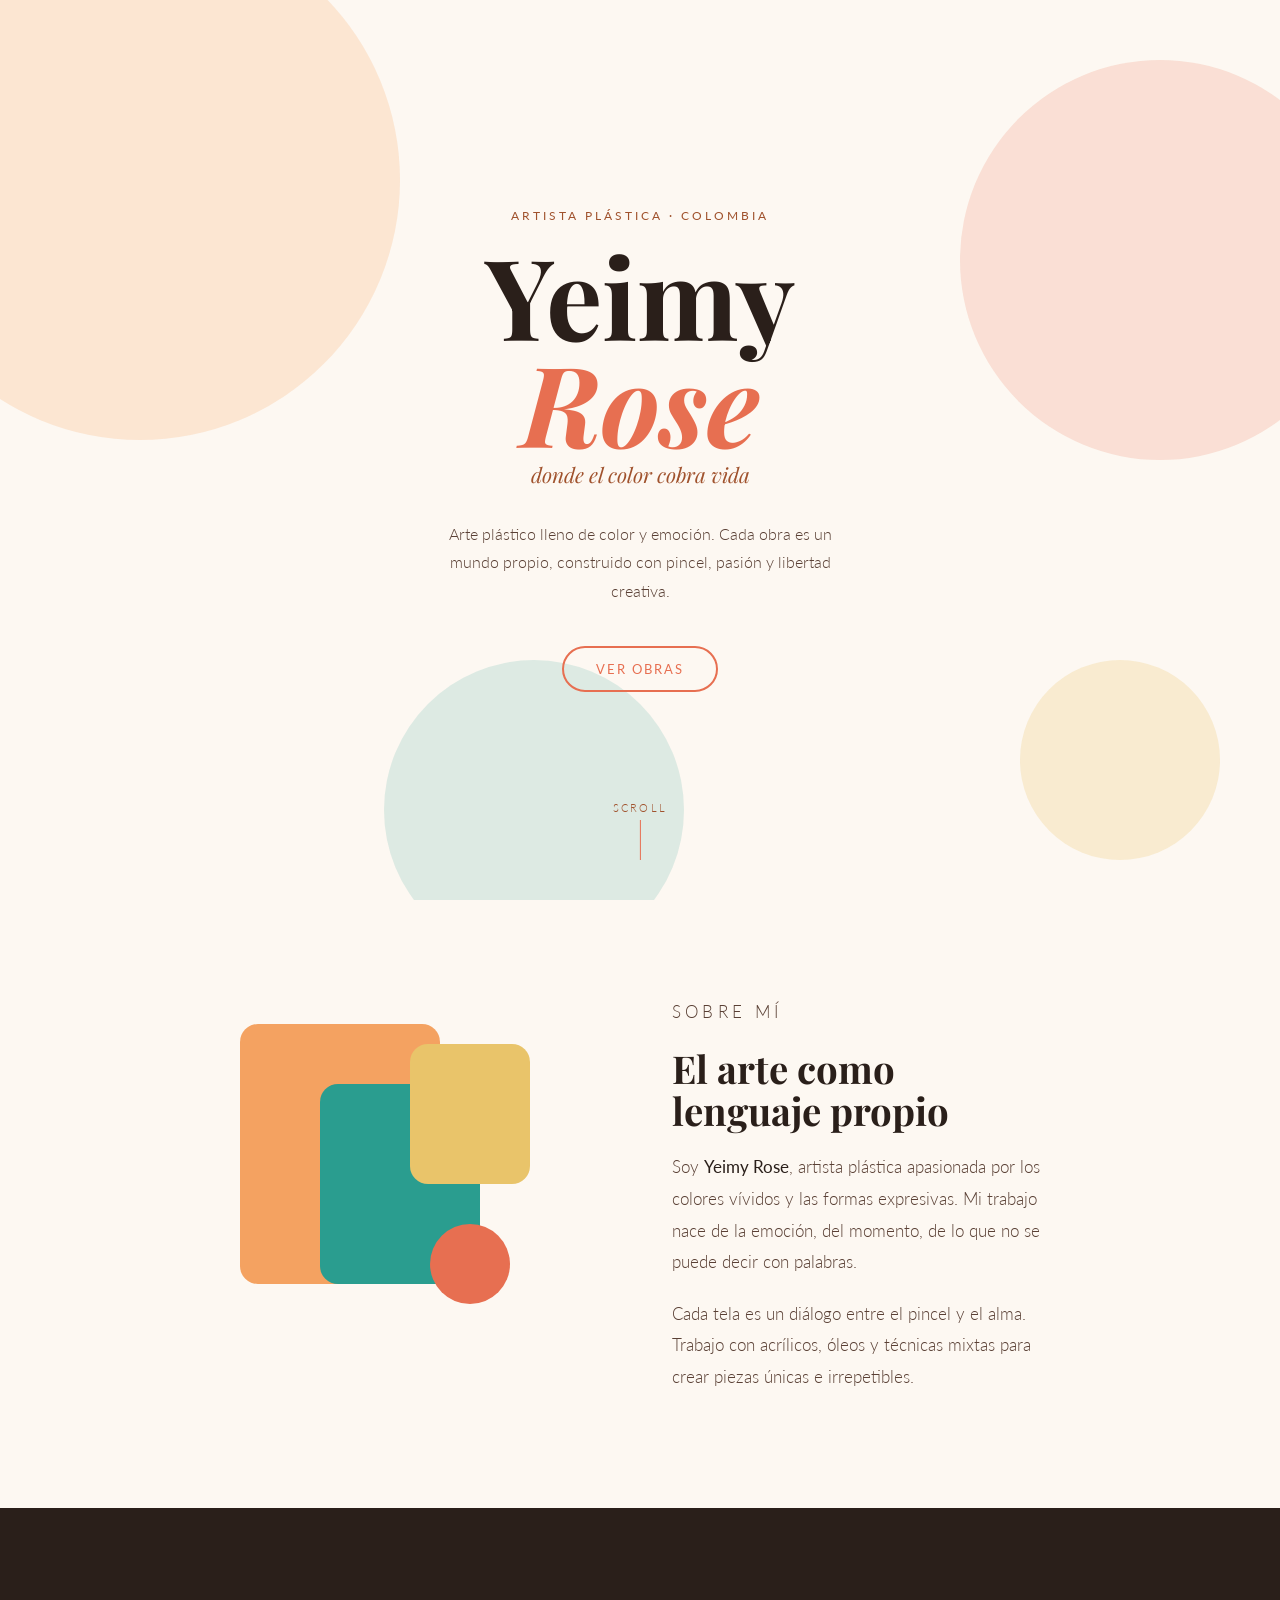
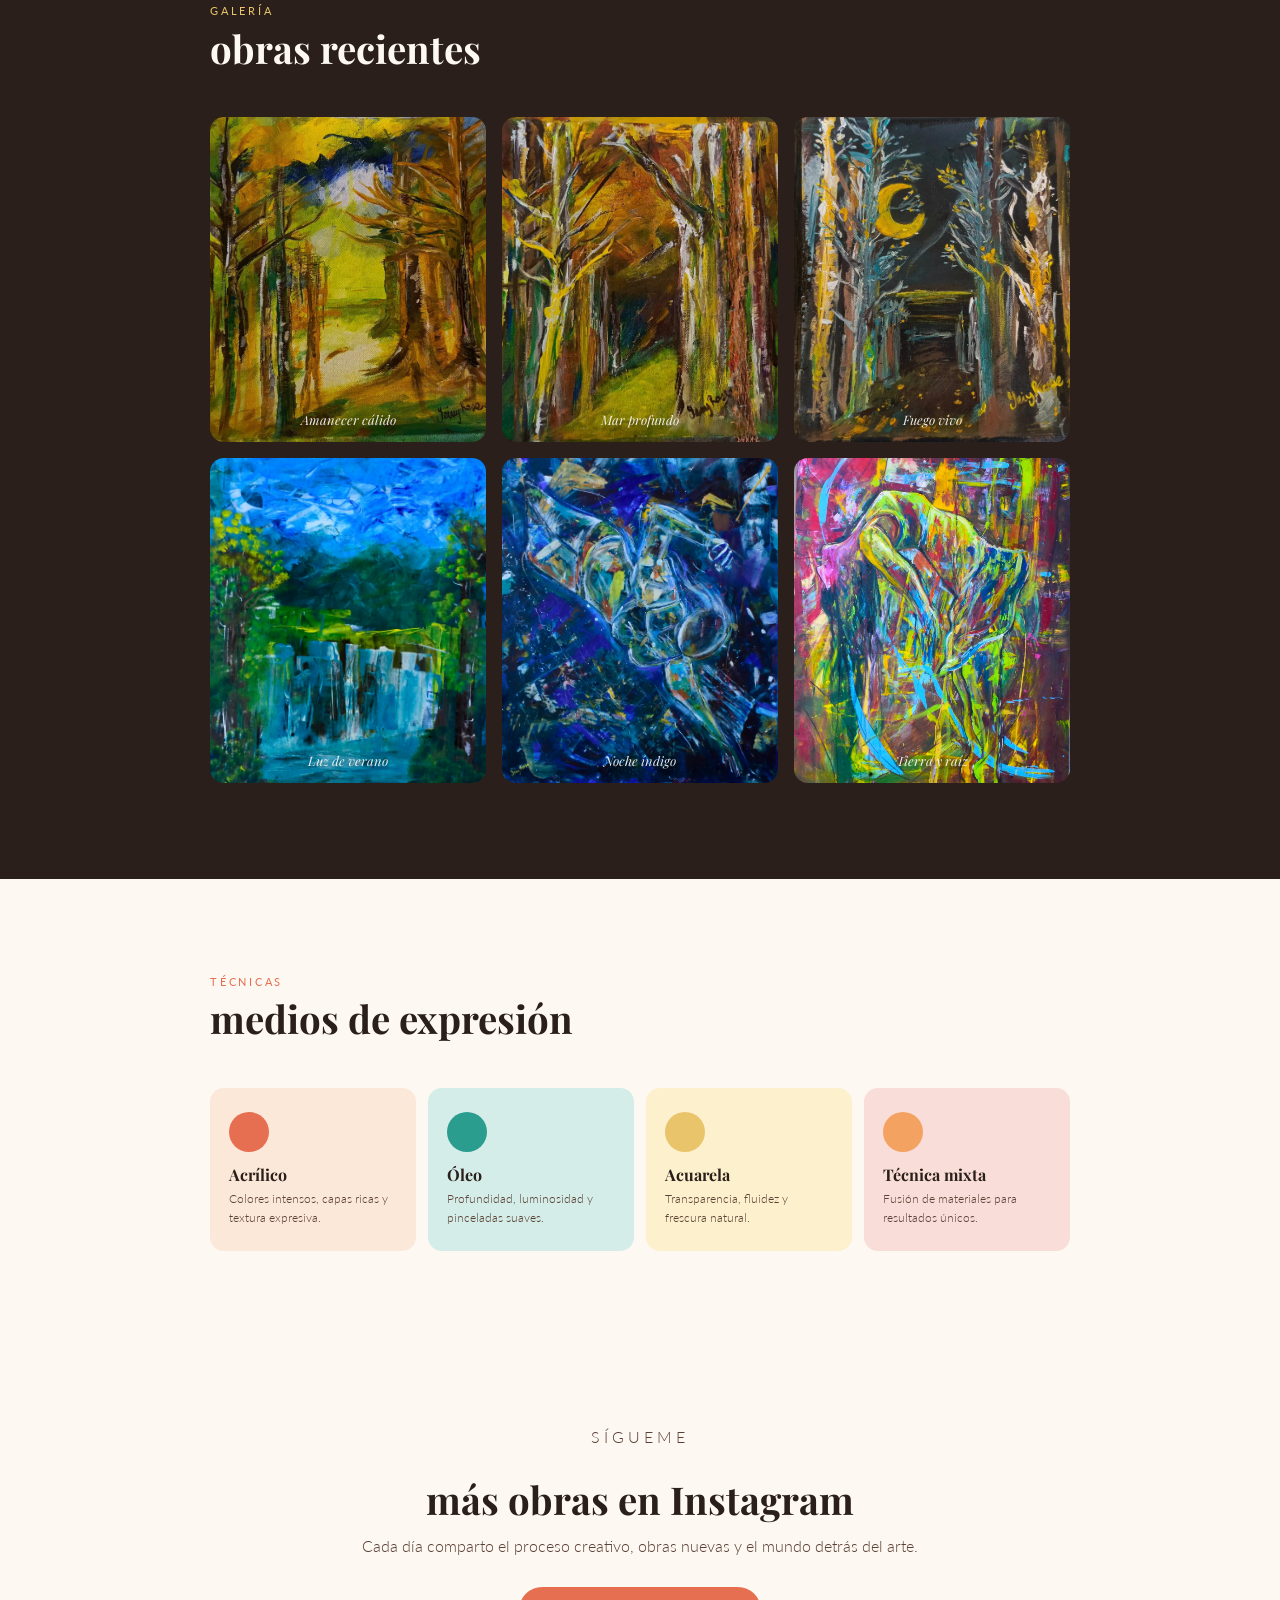
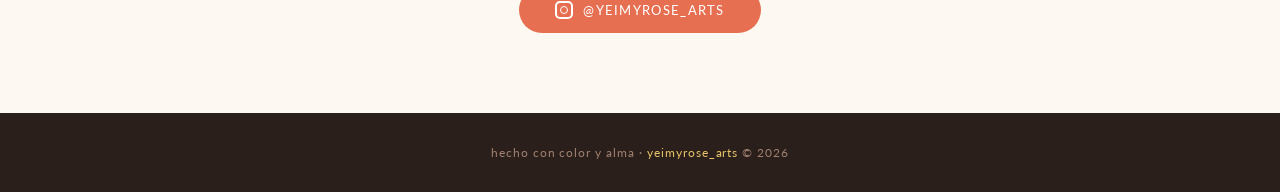
==== Yeimy rose/index.html @ ec4e0bfe "Refactorización del codigo. Se separaron los codigos CSS a una carpeta específica para ellos. Se cam" ====
<!doctype html>
<html lang="es">
  <head>
    <meta charset="UTF-8" />
    <meta name="viewport" content="width=device-width, initial-scale=1.0" />
    <title>Yeimy Rose | Artista Plástica</title>
    <link rel="stylesheet" href="css/index.css" />
  </head>
  <body>

    <!-- ── Hero ──────────────────────────────────────── -->
    <header>
      <div class="blob blob1"></div>
      <div class="blob blob2"></div>
      <div class="blob blob3"></div>
      <div class="blob blob4"></div>

      <div class="hero-inner">
        <p class="hero-tag">Artista plástica · Colombia</p>
        <h1 class="hero-name">Yeimy<br /><em>Rose</em></h1>
        <p class="hero-sub">donde el color cobra vida</p>
        <p class="hero-desc">
          Arte plástico lleno de color y emoción. Cada obra es un mundo propio,
          construido con pincel, pasión y libertad creativa.
        </p>
        <a href="#galeria" class="btn-art">Ver obras</a>
      </div>

      <div class="scroll-hint">
        <span>scroll</span>
        <div class="scroll-line"></div>
      </div>
    </header>

    <!-- ── Sobre mí ───────────────────────────────────── -->
    <section style="background: #fdf8f2">
      <div class="about-wrap">
        <div class="about-art">
          <div class="paint-block pb1"></div>
          <div class="paint-block pb2"></div>
          <div class="paint-block pb3"></div>
          <div class="paint-block pb4"></div>
        </div>
        <div class="about-text">
          <p class="sec-label">sobre mí</p>
          <h2 class="sec-title" style="margin-bottom: 1.2rem">
            El arte como<br />lenguaje propio
          </h2>
          <p>
            Soy <strong>Yeimy Rose</strong>, artista plástica apasionada por los
            colores vívidos y las formas expresivas. Mi trabajo nace de la emoción,
            del momento, de lo que no se puede decir con palabras.
          </p>
          <p>
            Cada tela es un diálogo entre el pincel y el alma. Trabajo con
            acrílicos, óleos y técnicas mixtas para crear piezas únicas e
            irrepetibles.
          </p>
        </div>
      </div>
    </section>

    <!-- ── Galería ────────────────────────────────────── -->
    <section class="gallery-sec" id="galeria">
      <div style="max-width: 860px; margin: 0 auto">
        <p class="sec-label">galería</p>
        <h2 class="sec-title">obras recientes</h2>
      </div>
      <div class="gallery-grid">
        <a href="detalle_obra.html" class="g-item" style="text-decoration: none">
          <img src="imagenes/obras.jpg" alt="Amanecer cálido" />
          <div class="g-title">Amanecer cálido</div>
          <div class="g-overlay"><span>ver obra</span></div>
        </a>
        <a href="detalle_obra2.html" class="g-item" style="text-decoration: none">
          <img src="imagenes/obras 2.jpg" alt="Mar profundo" />
          <div class="g-title">Mar profundo</div>
          <div class="g-overlay"><span>ver obra</span></div>
        </a>
        <a href="detalle_obra3.html" class="g-item" style="text-decoration: none">
          <img src="imagenes/obras 3.jpg" alt="Fuego vivo" />
          <div class="g-title">Fuego vivo</div>
          <div class="g-overlay"><span>ver obra</span></div>
        </a>
        <a href="detalle_obra4.html" class="g-item" style="text-decoration: none">
          <img src="imagenes/obras 4.jpg" alt="Luz de verano" />
          <div class="g-title">Luz de verano</div>
          <div class="g-overlay"><span>ver obra</span></div>
        </a>
        <a href="detalle_obra5.html" class="g-item" style="text-decoration: none">
          <img src="imagenes/obras 5.jpg" alt="Noche índigo" />
          <div class="g-title">Noche índigo</div>
          <div class="g-overlay"><span>ver obra</span></div>
        </a>
        <a href="detalle_obra6.html" class="g-item" style="text-decoration: none">
          <img src="imagenes/obras 6.jpg" alt="Tierra y raíz" />
          <div class="g-title">Tierra y raíz</div>
          <div class="g-overlay"><span>ver obra</span></div>
        </a>
      </div>
    </section>

    <!-- ── Técnicas ───────────────────────────────────── -->
    <section style="padding: 6rem 2rem; background: #fdf8f2">
      <div class="medium-sec">
        <p class="sec-label">técnicas</p>
        <h2 class="sec-title">medios de expresión</h2>
        <div class="mediums">
          <div class="med-card">
            <div class="med-icon"></div>
            <div class="med-name">Acrílico</div>
            <div class="med-desc">Colores intensos, capas ricas y textura expresiva.</div>
          </div>
          <div class="med-card">
            <div class="med-icon"></div>
            <div class="med-name">Óleo</div>
            <div class="med-desc">Profundidad, luminosidad y pinceladas suaves.</div>
          </div>
          <div class="med-card">
            <div class="med-icon"></div>
            <div class="med-name">Acuarela</div>
            <div class="med-desc">Transparencia, fluidez y frescura natural.</div>
          </div>
          <div class="med-card">
            <div class="med-icon"></div>
            <div class="med-name">Técnica mixta</div>
            <div class="med-desc">Fusión de materiales para resultados únicos.</div>
          </div>
        </div>
      </div>
    </section>

    <!-- ── Instagram ─────────────────────────────────── -->
    <section class="insta-sec">
      <p class="sec-label">sígueme</p>
      <h2 class="sec-title">más obras en Instagram</h2>
      <p>Cada día comparto el proceso creativo, obras nuevas y el mundo detrás del arte.</p>
      <a href="https://www.instagram.com/yeimyrose_arts" target="_blank" class="insta-btn">
        <span class="insta-icon"></span>
        @yeimyrose_arts
      </a>
    </section>

    <!-- ── Footer ────────────────────────────────────── -->
    <footer>
      <p>hecho con color y alma · <span>yeimyrose_arts</span> © 2026</p>
    </footer>

  </body>
</html>
---- Yeimy rose/css/index.css ----
@import url("https://fonts.googleapis.com/css2?family=Playfair+Display:ital,wght@0,400;0,700;1,400&family=Lato:wght@300;400&display=swap");

/* ── Reset ─────────────────────────────────────────── */
* {
  box-sizing: border-box;
  margin: 0;
  padding: 0;
}

/* ── Base ───────────────────────────────────────────── */
body {
  font-family: "Lato", sans-serif;
  background: #fdf8f2;
  color: #2a1f1a;
  overflow-x: hidden;
}

/* ── Blobs decorativos del hero ─────────────────────── */
.blob {
  position: absolute;
  border-radius: 50%;
  pointer-events: none;
}

.blob1 {
  width: 520px;
  height: 520px;
  background: #f4a261;
  opacity: 0.22;
  top: -80px;
  left: -120px;
}

.blob2 {
  width: 400px;
  height: 400px;
  background: #e76f51;
  opacity: 0.18;
  top: 60px;
  right: -80px;
}

.blob3 {
  width: 300px;
  height: 300px;
  background: #2a9d8f;
  opacity: 0.15;
  bottom: -60px;
  left: 30%;
}

.blob4 {
  width: 200px;
  height: 200px;
  background: #e9c46a;
  opacity: 0.25;
  bottom: 40px;
  right: 60px;
}

/* ── Header / Hero ──────────────────────────────────── */
header {
  position: relative;
  min-height: 100vh;
  display: flex;
  align-items: center;
  justify-content: center;
  overflow: hidden;
  background: #fdf8f2;
}

.hero-inner {
  position: relative;
  z-index: 2;
  text-align: center;
  padding: 2rem;
}

.hero-tag {
  font-family: "Lato", sans-serif;
  font-size: 12px;
  letter-spacing: 0.25em;
  text-transform: uppercase;
  color: #a0522d;
  margin-bottom: 1.2rem;
  font-weight: 400;
}

.hero-name {
  font-family: "Playfair Display", serif;
  font-size: clamp(3.5rem, 9vw, 7rem);
  font-weight: 700;
  line-height: 0.95;
  color: #2a1f1a;
  margin-bottom: 0.3rem;
}

.hero-name em {
  font-style: italic;
  color: #e76f51;
}

.hero-sub {
  font-family: "Playfair Display", serif;
  font-style: italic;
  font-size: 1.3rem;
  color: #a0522d;
  margin-bottom: 2rem;
  font-weight: 400;
}

.hero-desc {
  font-size: 1rem;
  color: #5a4035;
  max-width: 400px;
  margin: 0 auto 2.5rem;
  line-height: 1.8;
  font-weight: 300;
}

.btn-art {
  display: inline-block;
  padding: 13px 32px;
  border: 2px solid #e76f51;
  color: #e76f51;
  font-family: "Lato", sans-serif;
  font-size: 13px;
  letter-spacing: 0.15em;
  text-transform: uppercase;
  text-decoration: none;
  border-radius: 40px;
  transition: all 0.3s;
  background: transparent;
}

.btn-art:hover {
  background: #e76f51;
  color: #fff;
}

/* ── Indicador de scroll ────────────────────────────── */
.scroll-hint {
  position: absolute;
  bottom: 2.5rem;
  left: 50%;
  transform: translateX(-50%);
  display: flex;
  flex-direction: column;
  align-items: center;
  gap: 6px;
  z-index: 2;
}

.scroll-hint span {
  font-size: 11px;
  letter-spacing: 0.2em;
  text-transform: uppercase;
  color: #a0522d;
  font-weight: 300;
}

.scroll-line {
  width: 1px;
  height: 40px;
  background: #e76f51;
  animation: scrollpulse 2s infinite;
}

@keyframes scrollpulse {
  0% {
    transform: scaleY(0);
    transform-origin: top;
  }
  50% {
    transform: scaleY(1);
    transform-origin: top;
  }
  51% {
    transform: scaleY(1);
    transform-origin: bottom;
  }
  100% {
    transform: scaleY(0);
    transform-origin: bottom;
  }
}

/* ── Secciones genéricas ────────────────────────────── */
section {
  padding: 6rem 2rem;
}

.sec-label {
  font-size: 11px;
  letter-spacing: 0.25em;
  text-transform: uppercase;
  color: #e76f51;
  margin-bottom: 0.6rem;
  font-weight: 400;
}

.sec-title {
  font-family: "Playfair Display", serif;
  font-size: 2.4rem;
  font-weight: 700;
  color: #2a1f1a;
  margin-bottom: 3rem;
  line-height: 1.1;
}

/* ── Sección Sobre mí ───────────────────────────────── */
.about-wrap {
  max-width: 800px;
  margin: 0 auto;
  display: grid;
  grid-template-columns: 1fr 1fr;
  gap: 4rem;
  align-items: center;
}

.about-art {
  position: relative;
  height: 360px;
}

.paint-block {
  position: absolute;
  border-radius: 18px;
}

.pb1 {
  width: 200px;
  height: 260px;
  background: #f4a261;
  top: 0;
  left: 0;
}

.pb2 {
  width: 160px;
  height: 200px;
  background: #2a9d8f;
  top: 60px;
  left: 80px;
}

.pb3 {
  width: 120px;
  height: 140px;
  background: #e9c46a;
  top: 20px;
  left: 170px;
}

.pb4 {
  width: 80px;
  height: 80px;
  background: #e76f51;
  top: 200px;
  left: 190px;
  border-radius: 50%;
}

.about-text p {
  font-size: 1.05rem;
  line-height: 1.9;
  color: #5a4035;
  font-weight: 300;
  margin-bottom: 1.2rem;
}

.about-text strong {
  color: #2a1f1a;
  font-weight: 400;
}

/* ── Sección Galería ────────────────────────────────── */
.gallery-sec {
  background: #2a1f1a;
  padding: 6rem 2rem;
}

.gallery-sec .sec-label {
  color: #e9c46a;
}

.gallery-sec .sec-title {
  color: #fdf8f2;
}

.gallery-grid {
  max-width: 860px;
  margin: 0 auto;
  display: grid;
  grid-template-columns: repeat(3, 1fr);
  gap: 16px;
}

.g-item {
  border-radius: 14px;
  overflow: hidden;
  aspect-ratio: 0.85;
  position: relative;
  cursor: pointer;
  background: #333;
}

.g-item img {
  width: 100%;
  height: 100%;
  object-fit: cover;
  display: block;
  transition: transform 0.5s ease;
}

.g-item:hover img {
  transform: scale(1.05);
}

.g-title {
  font-family: "Playfair Display", serif;
  font-size: 13px;
  font-style: italic;
  color: rgba(255, 255, 255, 0.9);
  text-align: center;
  position: absolute;
  bottom: 14px;
  left: 0;
  right: 0;
  z-index: 2;
  text-shadow: 0 2px 4px rgba(0, 0, 0, 0.5);
}

.g-overlay {
  position: absolute;
  inset: 0;
  background: rgba(42, 31, 26, 0.6);
  opacity: 0;
  transition: opacity 0.3s;
  display: flex;
  align-items: center;
  justify-content: center;
  border-radius: 14px;
  z-index: 3;
}

.g-item:hover .g-overlay {
  opacity: 1;
}

.g-overlay span {
  font-size: 12px;
  letter-spacing: 0.15em;
  text-transform: uppercase;
  color: #fdf8f2;
  font-weight: 300;
}

/* ── Sección Técnicas ───────────────────────────────── */
.medium-sec {
  max-width: 860px;
  margin: 0 auto;
}

.mediums {
  display: grid;
  grid-template-columns: repeat(auto-fill, minmax(170px, 1fr));
  gap: 12px;
  margin-top: 0;
}

.med-card {
  border-radius: 14px;
  padding: 1.5rem 1.2rem;
  position: relative;
  overflow: hidden;
}

.med-card:nth-child(1) { background: #fce8d8; }
.med-card:nth-child(2) { background: #d4ede8; }
.med-card:nth-child(3) { background: #fdf0cc; }
.med-card:nth-child(4) { background: #f9ddd8; }

.med-icon {
  width: 40px;
  height: 40px;
  border-radius: 50%;
  margin-bottom: 12px;
}

.med-card:nth-child(1) .med-icon { background: #e76f51; }
.med-card:nth-child(2) .med-icon { background: #2a9d8f; }
.med-card:nth-child(3) .med-icon { background: #e9c46a; }
.med-card:nth-child(4) .med-icon { background: #f4a261; }

.med-name {
  font-family: "Playfair Display", serif;
  font-size: 1rem;
  font-weight: 700;
  color: #2a1f1a;
  margin-bottom: 4px;
}

.med-desc {
  font-size: 12px;
  color: #5a4035;
  font-weight: 300;
  line-height: 1.6;
}

/* ── Sección Instagram ──────────────────────────────── */
.insta-sec {
  text-align: center;
  padding: 5rem 2rem;
  background: #fdf8f2;
}

.insta-sec .sec-title {
  margin-bottom: 1rem;
}

.insta-sec p {
  color: #5a4035;
  font-size: 1rem;
  margin-bottom: 2rem;
  font-weight: 300;
}

.insta-btn {
  display: inline-flex;
  align-items: center;
  gap: 10px;
  padding: 14px 36px;
  background: #e76f51;
  color: #fff;
  border-radius: 40px;
  text-decoration: none;
  font-size: 13px;
  letter-spacing: 0.1em;
  text-transform: uppercase;
  transition: background 0.3s;
}

.insta-btn:hover {
  background: #c1440e;
}

.insta-icon {
  width: 18px;
  height: 18px;
  border-radius: 5px;
  border: 2px solid #fff;
  display: inline-flex;
  align-items: center;
  justify-content: center;
}

.insta-icon::after {
  content: "";
  width: 6px;
  height: 6px;
  border-radius: 50%;
  border: 1.5px solid #fff;
}

/* ── Footer ─────────────────────────────────────────── */
footer {
  background: #2a1f1a;
  color: #a08070;
  text-align: center;
  padding: 2rem;
  font-size: 12px;
  letter-spacing: 0.08em;
}

footer span {
  color: #e9c46a;
}
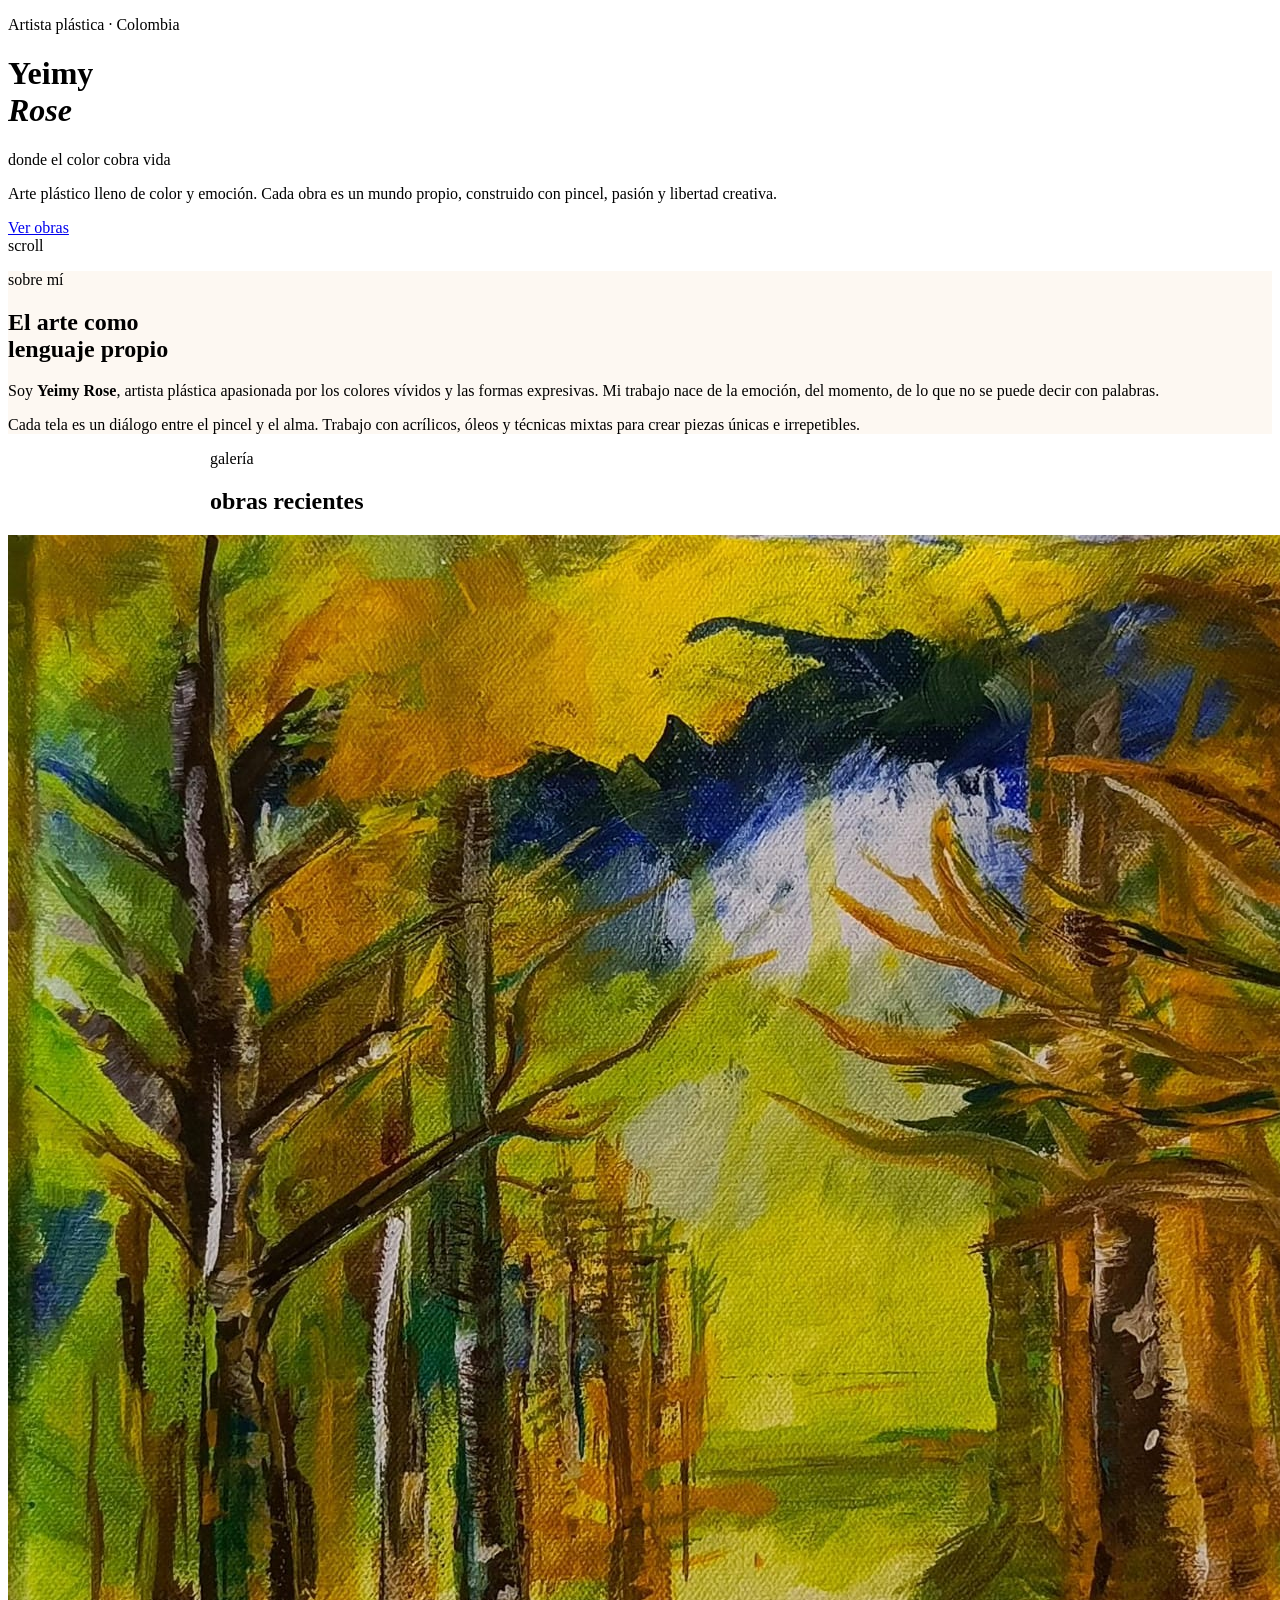
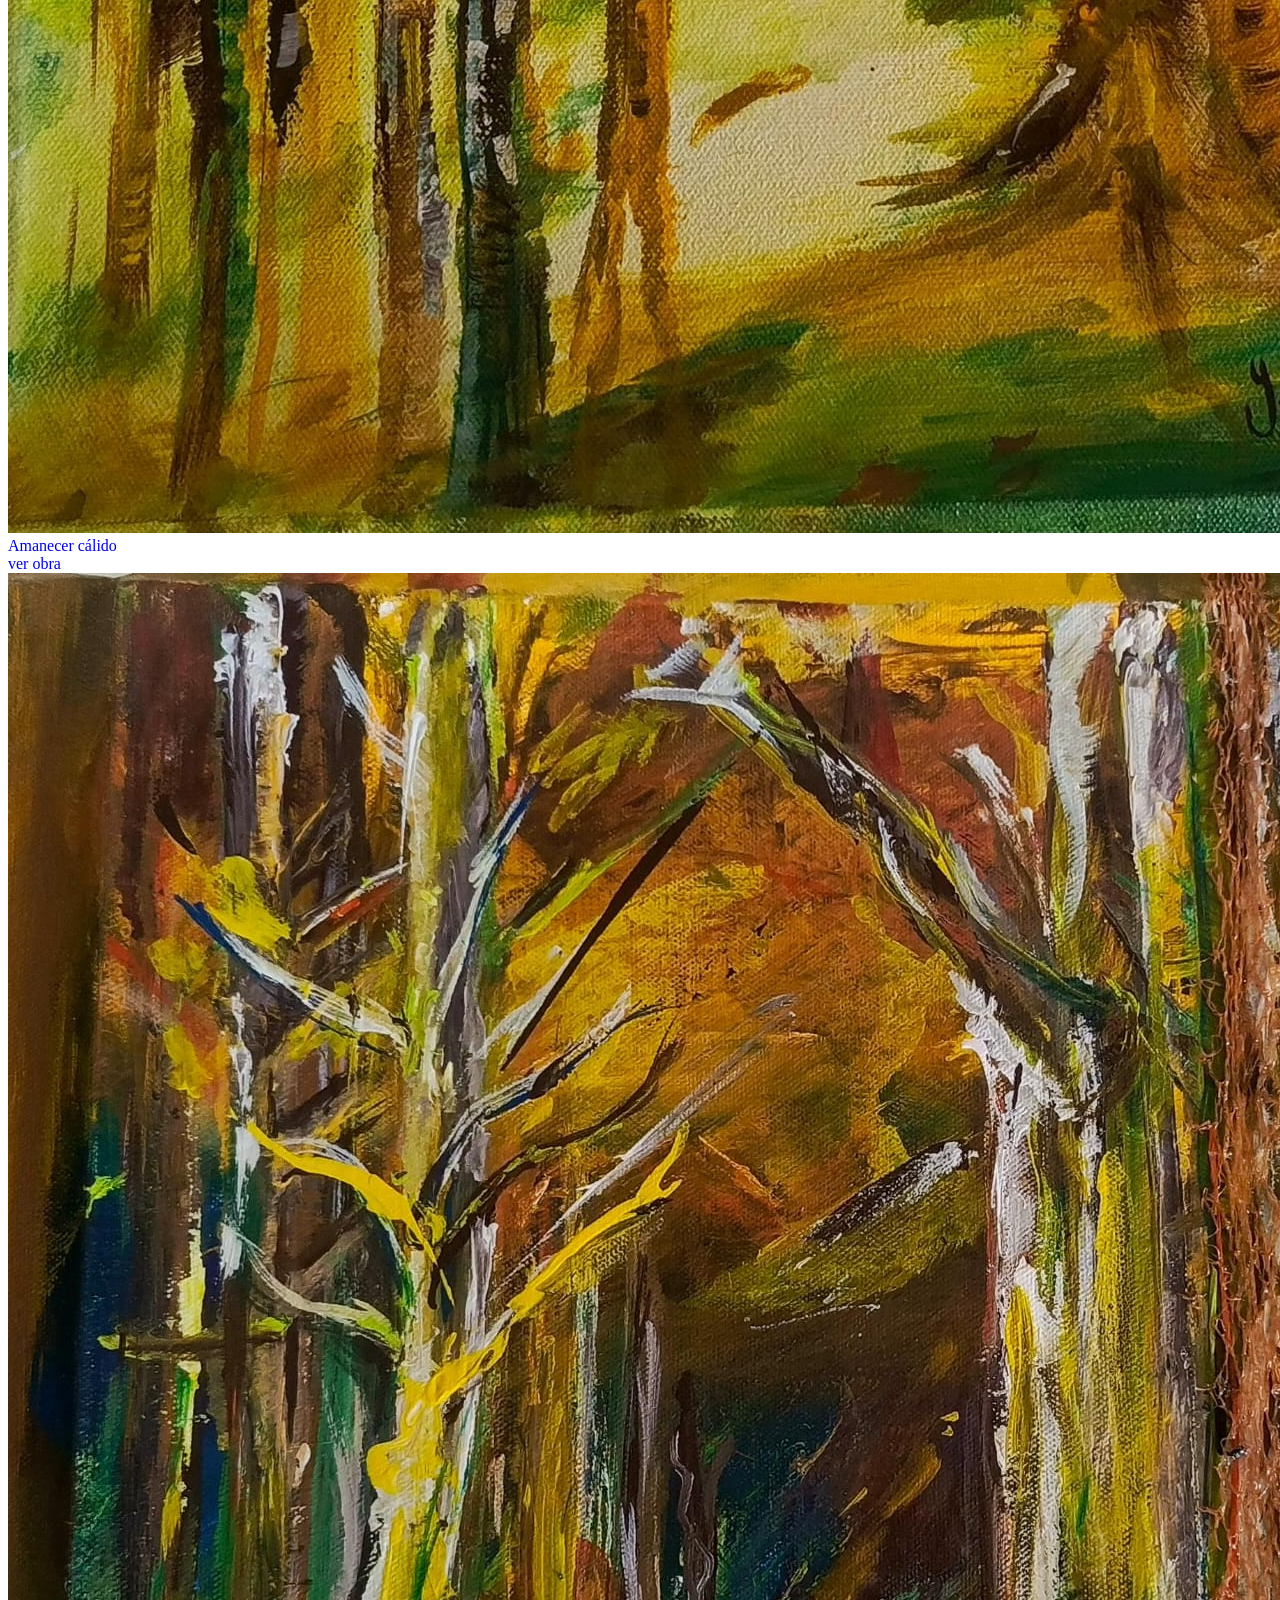
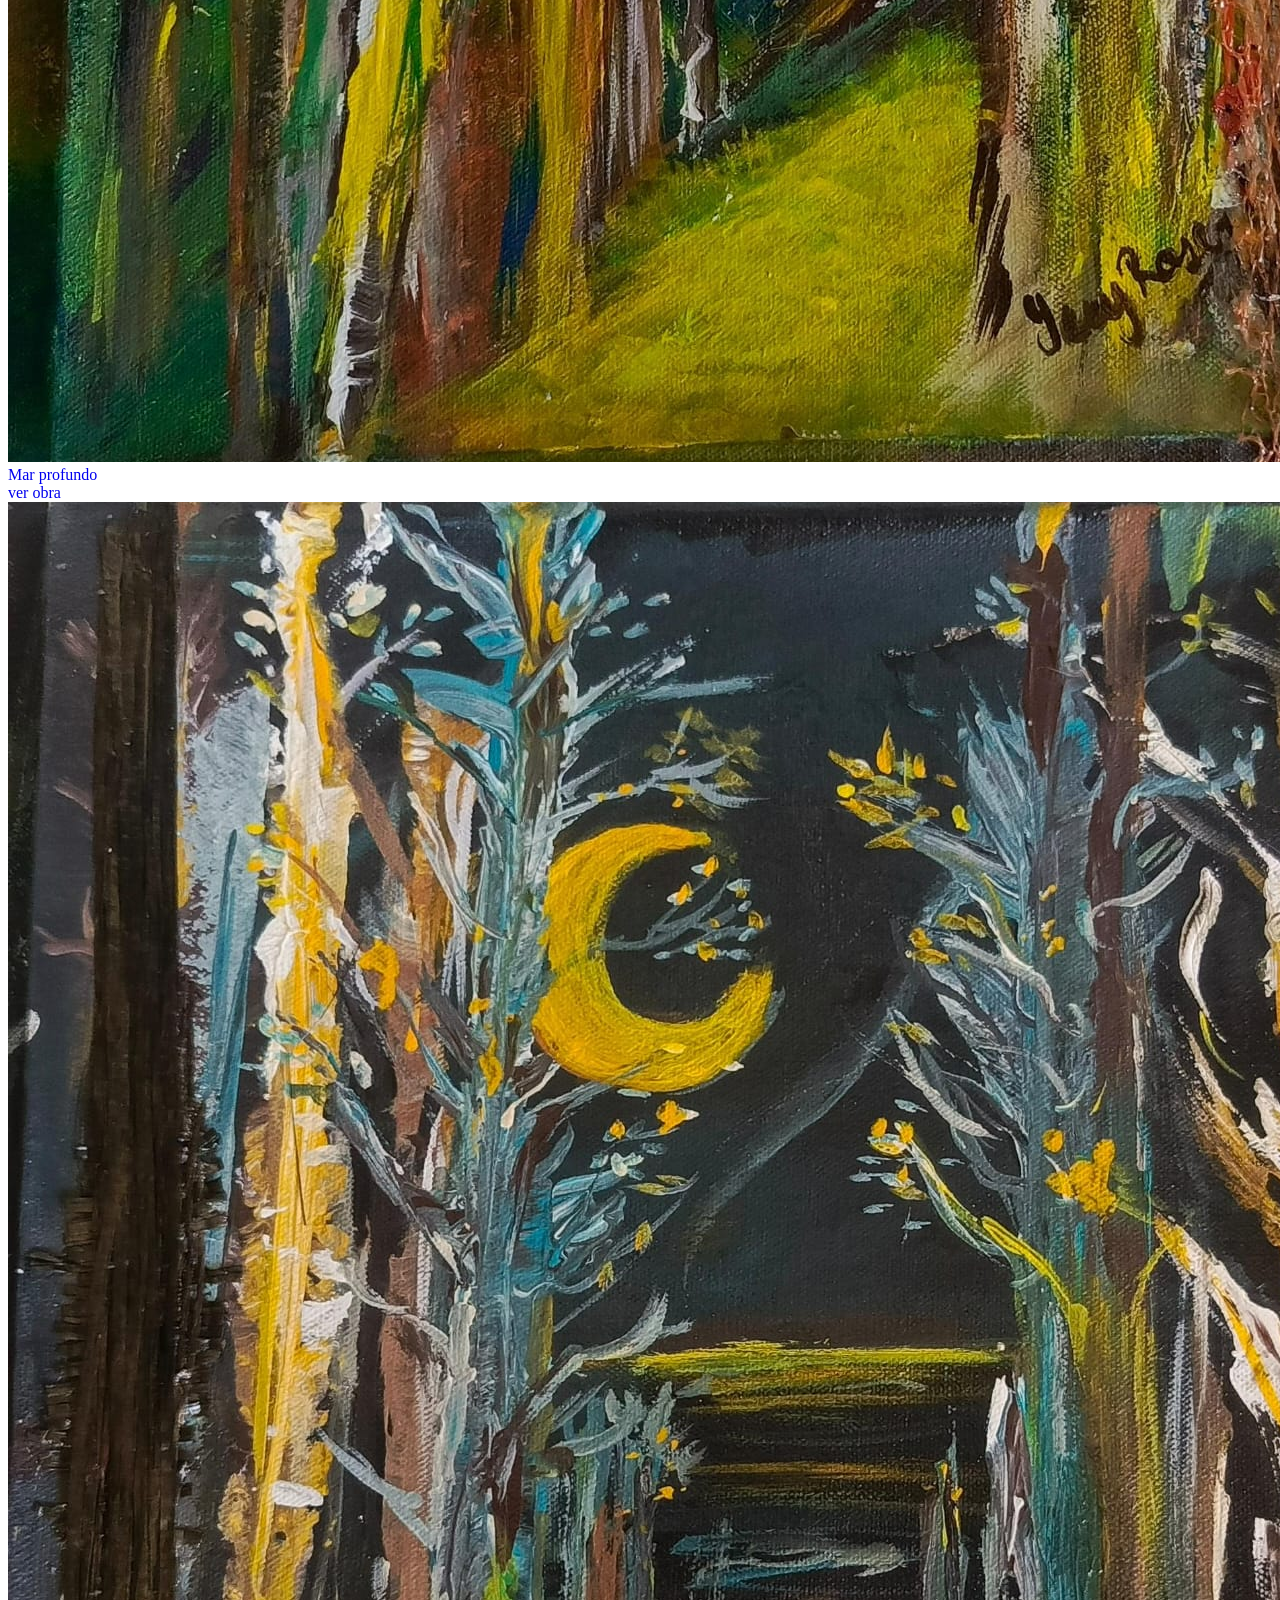
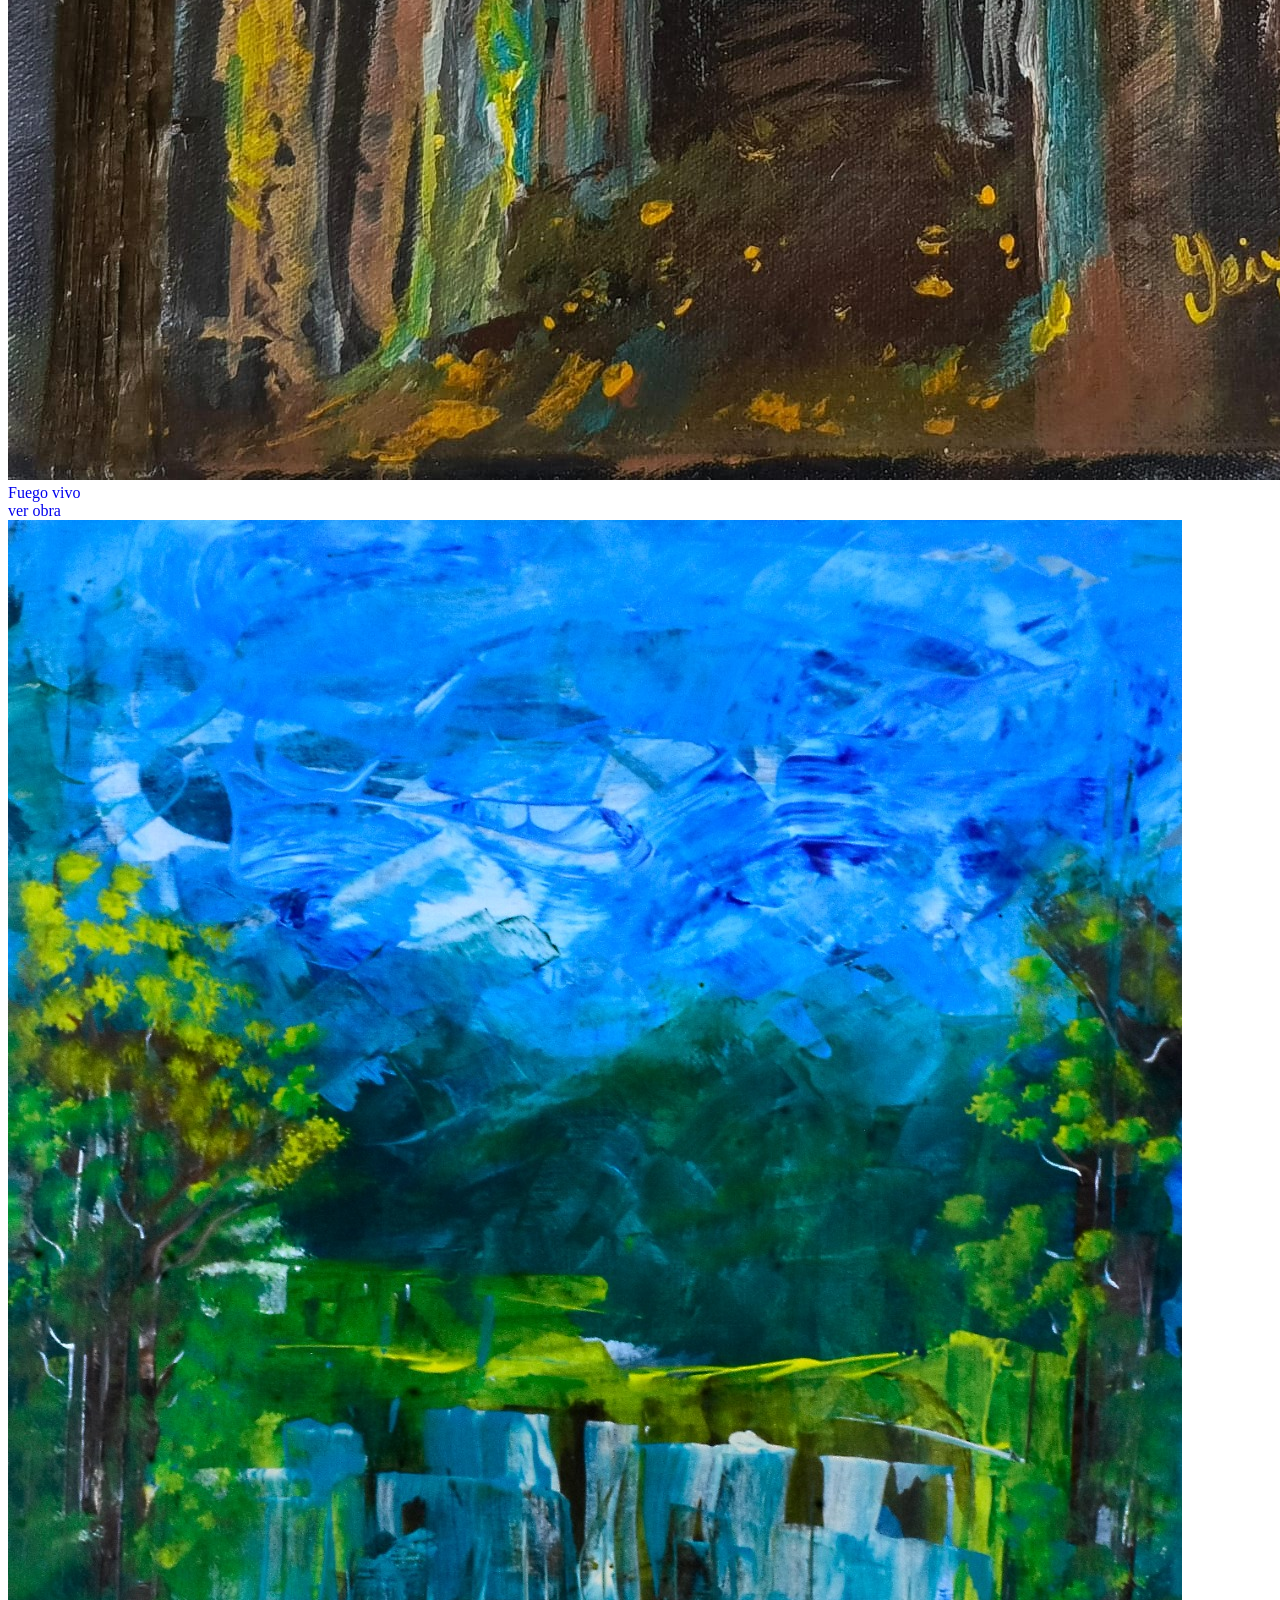
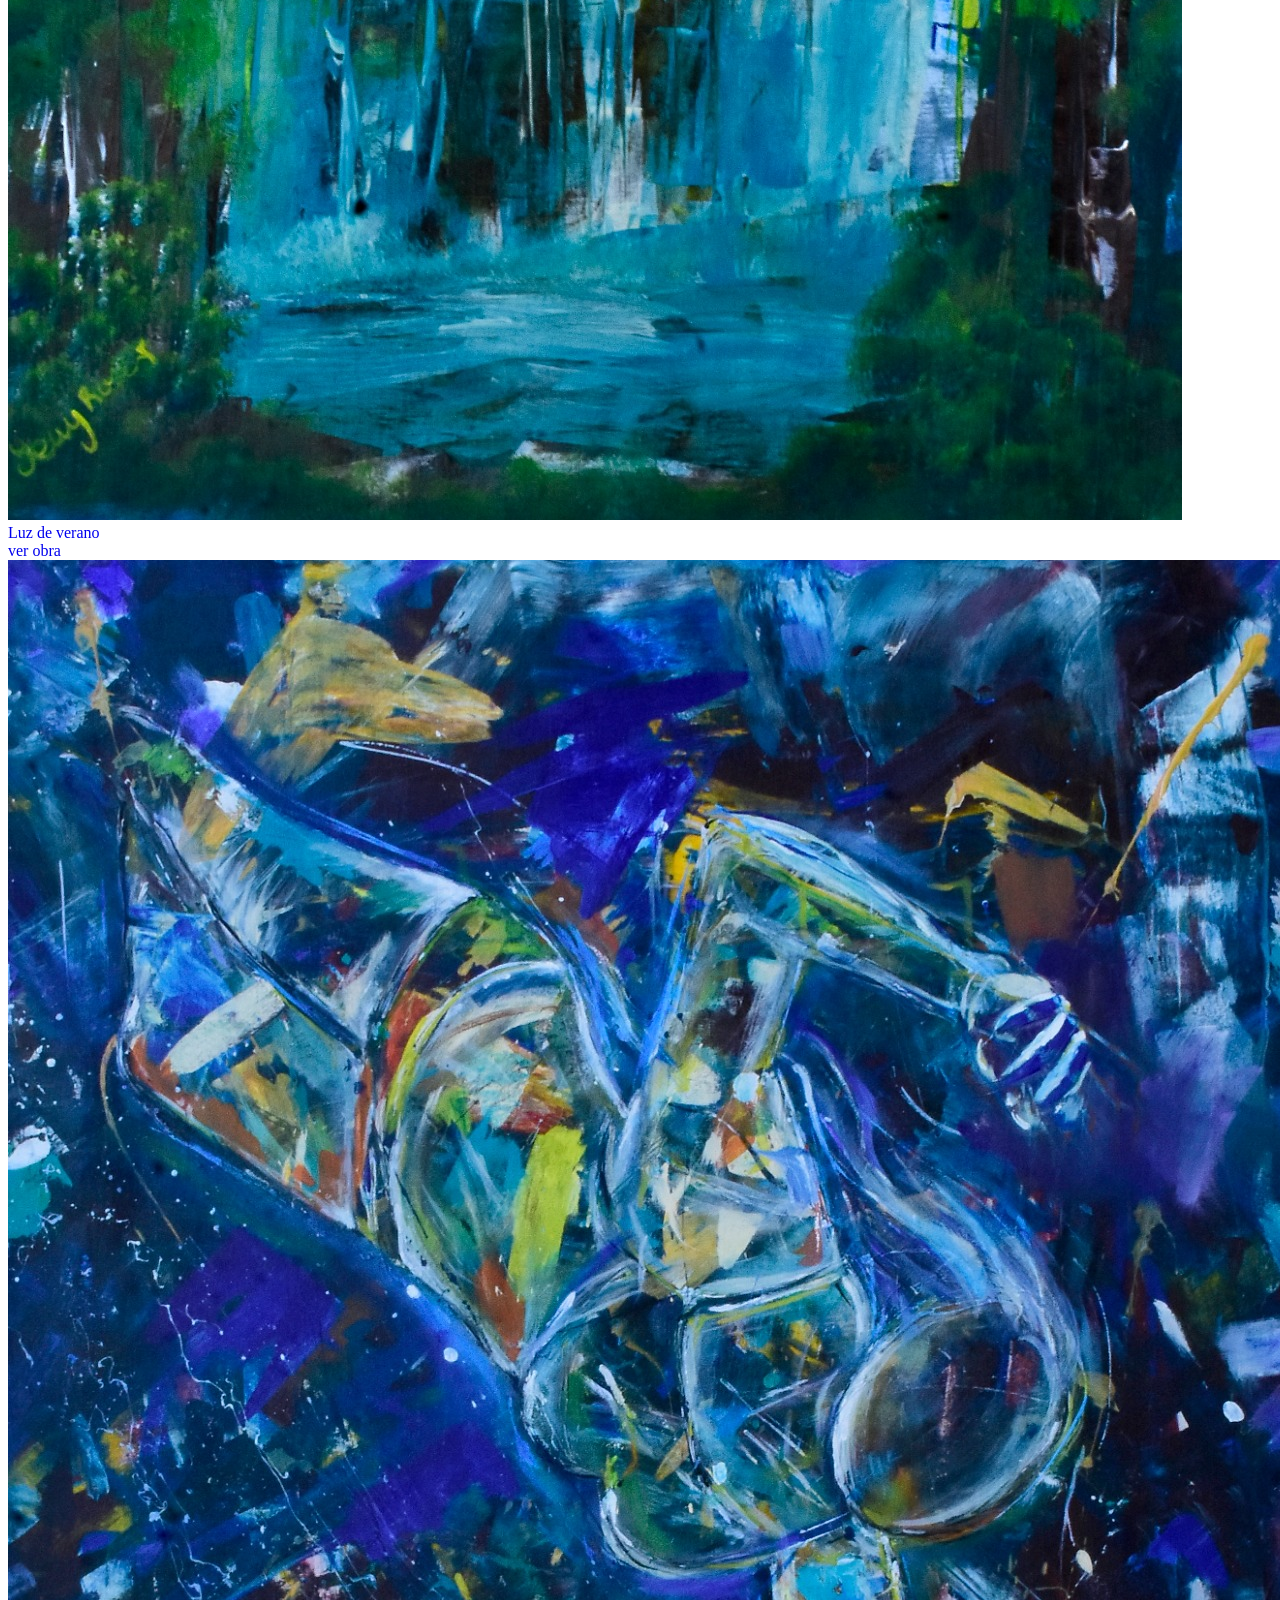
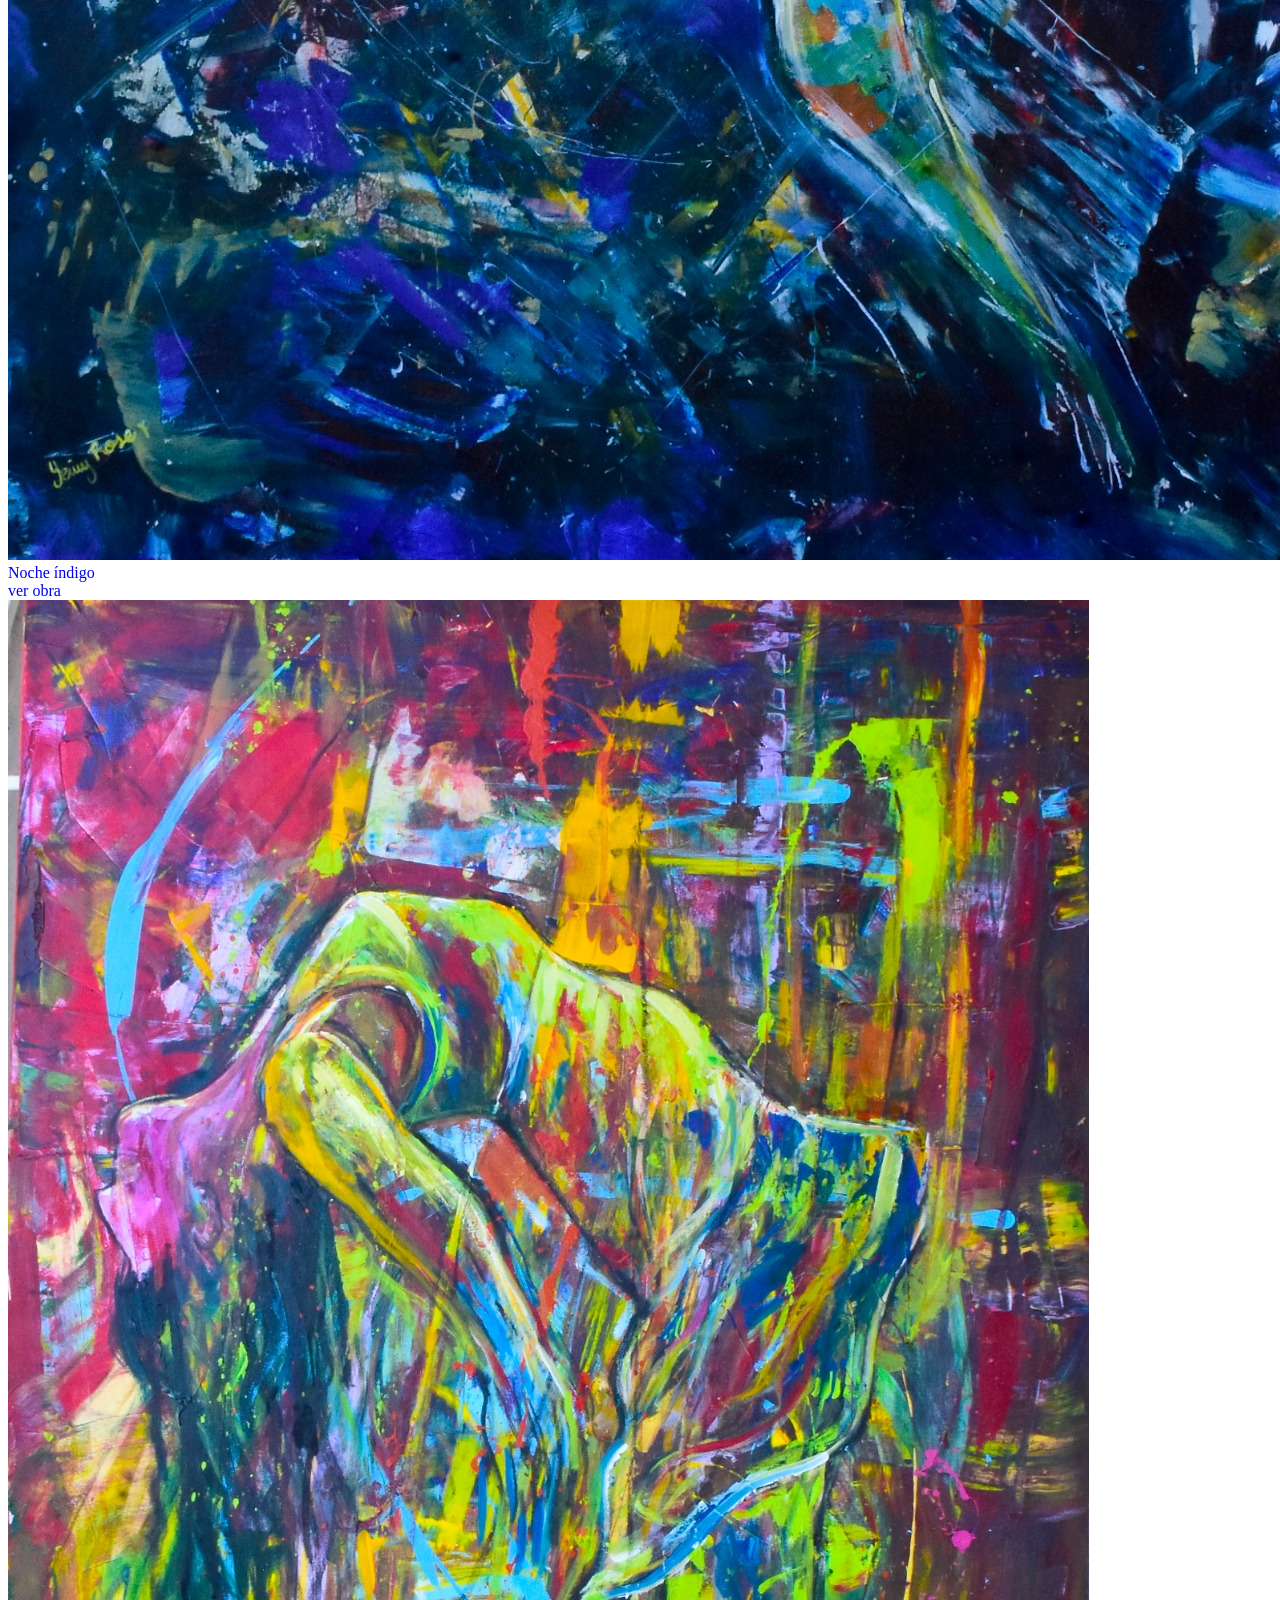
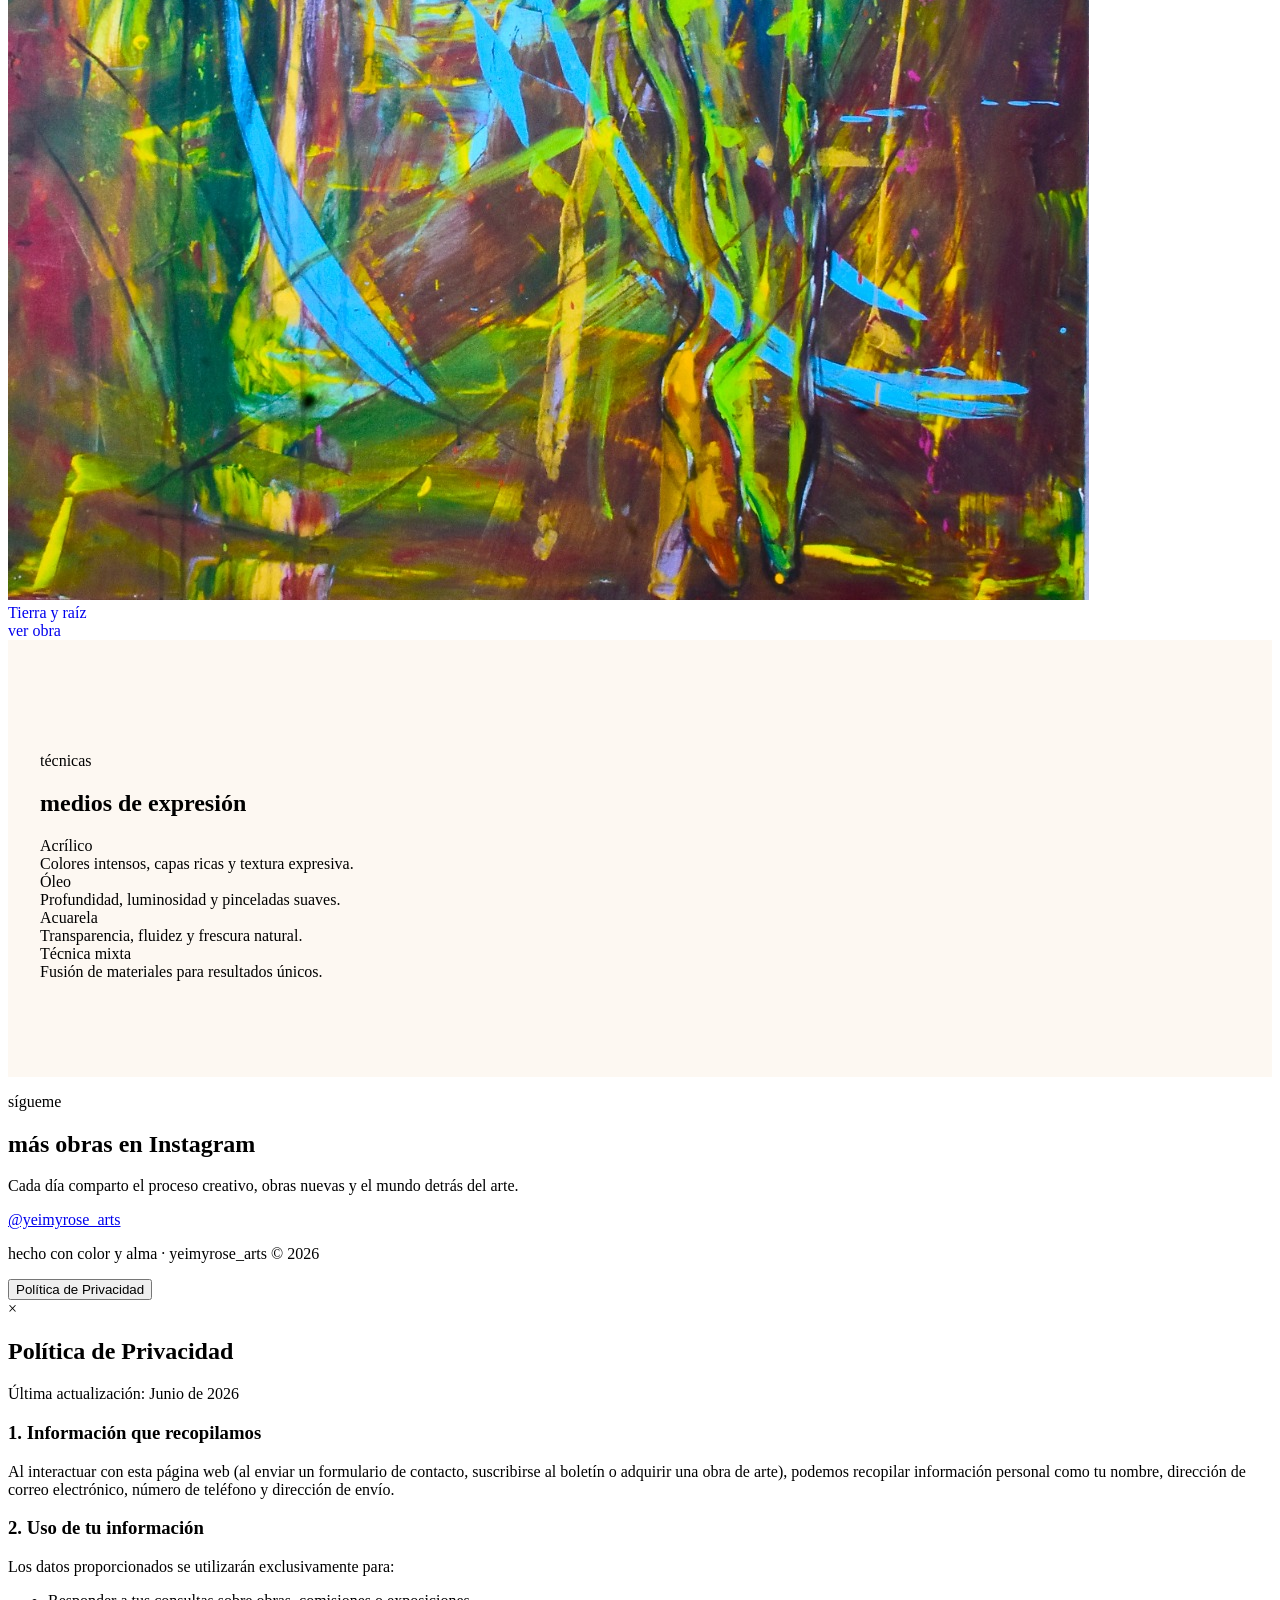
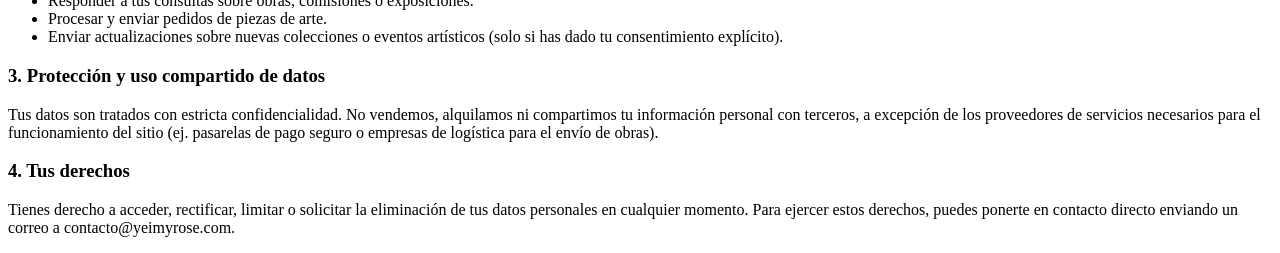
==== commit da8d2f60: "index.html" ====
--- a/Yeimy rose/index.html
+++ b/Yeimy rose/index.html
@@ -1,150 +1,200 @@
 <!doctype html>
 <html lang="es">
-  <head>
-    <meta charset="UTF-8" />
-    <meta name="viewport" content="width=device-width, initial-scale=1.0" />
-    <title>Yeimy Rose | Artista Plástica</title>
-    <link rel="stylesheet" href="css/index.css" />
-  </head>
-  <body>
-
-    <!-- ── Hero ──────────────────────────────────────── -->
-    <header>
-      <div class="blob blob1"></div>
-      <div class="blob blob2"></div>
-      <div class="blob blob3"></div>
-      <div class="blob blob4"></div>
-
-      <div class="hero-inner">
-        <p class="hero-tag">Artista plástica · Colombia</p>
-        <h1 class="hero-name">Yeimy<br /><em>Rose</em></h1>
-        <p class="hero-sub">donde el color cobra vida</p>
-        <p class="hero-desc">
-          Arte plástico lleno de color y emoción. Cada obra es un mundo propio,
-          construido con pincel, pasión y libertad creativa.
-        </p>
-        <a href="#galeria" class="btn-art">Ver obras</a>
-      </div>
-
-      <div class="scroll-hint">
-        <span>scroll</span>
-        <div class="scroll-line"></div>
-      </div>
-    </header>
-
-    <!-- ── Sobre mí ───────────────────────────────────── -->
-    <section style="background: #fdf8f2">
-      <div class="about-wrap">
-        <div class="about-art">
-          <div class="paint-block pb1"></div>
-          <div class="paint-block pb2"></div>
-          <div class="paint-block pb3"></div>
-          <div class="paint-block pb4"></div>
+
+<header>
+  <div class="blob blob1"></div>
+  <div class="blob blob2"></div>
+  <div class="blob blob3"></div>
+  <div class="blob blob4"></div>
+  <div class="hero-inner">
+    <p class="hero-tag">Artista plástica · Colombia</p>
+    <h1 class="hero-name">Yeimy<br /><em>Rose</em></h1>
+    <p class="hero-sub">donde el color cobra vida</p>
+    <p class="hero-desc">
+      Arte plástico lleno de color y emoción. Cada obra es un mundo propio,
+      construido con pincel, pasión y libertad creativa.
+    </p>
+    <a href="#galeria" class="btn-art">Ver obras</a>
+  </div>
+  <div class="scroll-hint">
+    <span>scroll</span>
+    <div class="scroll-line"></div>
+  </div>
+</header>
+
+<section style="background: #fdf8f2">
+  <div class="about-wrap">
+    <div class="about-art">
+      <div class="paint-block pb1"></div>
+      <div class="paint-block pb2"></div>
+      <div class="paint-block pb3"></div>
+      <div class="paint-block pb4"></div>
+    </div>
+    <div class="about-text">
+      <p class="sec-label">sobre mí</p>
+      <h2 class="sec-title" style="margin-bottom: 1.2rem">
+        El arte como<br />lenguaje propio
+      </h2>
+      <p>
+        Soy <strong>Yeimy Rose</strong>, artista plástica apasionada por los
+        colores vívidos y las formas expresivas. Mi trabajo nace de la emoción,
+        del momento, de lo que no se puede decir con palabras.
+      </p>
+      <p>
+        Cada tela es un diálogo entre el pincel y el alma. Trabajo con
+        acrílicos, óleos y técnicas mixtas para crear piezas únicas e
+        irrepetibles.
+      </p>
+    </div>
+  </div>
+</section>
+
+<section class="gallery-sec" id="galeria">
+  <div style="max-width: 860px; margin: 0 auto">
+    <p class="sec-label">galería</p>
+    <h2 class="sec-title">obras recientes</h2>
+  </div>
+  <div class="gallery-grid">
+    <a href="detalle_obra.html" class="g-item" style="text-decoration: none">
+      <img src="imagenes/obras.jpg" alt="Amanecer cálido" />
+      <div class="g-title">Amanecer cálido</div>
+      <div class="g-overlay"><span>ver obra</span></div>
+    </a>
+
+    <a href="detalle_obra2.html" class="g-item" style="text-decoration: none">
+      <img src="imagenes/obras 2.jpg" alt="Mar profundo" />
+      <div class="g-title">Mar profundo</div>
+      <div class="g-overlay"><span>ver obra</span></div>
+    </a>
+
+    <a href="detalle_obra3.html" class="g-item" style="text-decoration: none">
+      <img src="imagenes/obras 3.jpg" alt="Fuego vivo" />
+      <div class="g-title">Fuego vivo</div>
+      <div class="g-overlay"><span>ver obra</span></div>
+    </a>
+
+    <a href="detalle_obra4.html" class="g-item" style="text-decoration: none">
+      <img src="imagenes/obras 4.jpg" alt="Luz de verano" />
+      <div class="g-title">Luz de verano</div>
+      <div class="g-overlay"><span>ver obra</span></div>
+    </a>
+
+    <a href="detalle_obra5.html" class="g-item" style="text-decoration: none">
+      <img src="imagenes/obras 5.jpg" alt="Noche índigo" />
+      <div class="g-title">Noche índigo</div>
+      <div class="g-overlay"><span>ver obra</span></div>
+    </a>
+
+    <a href="detalle_obra6.html" class="g-item" style="text-decoration: none">
+      <img src="imagenes/obras 6.jpg" alt="Tierra y raíz" />
+      <div class="g-title">Tierra y raíz</div>
+      <div class="g-overlay"><span>ver obra</span></div>
+    </a>
+  </div>
+</section>
+
+<section style="padding: 6rem 2rem; background: #fdf8f2">
+  <div class="medium-sec">
+    <p class="sec-label">técnicas</p>
+    <h2 class="sec-title">medios de expresión</h2>
+    <div class="mediums">
+      <div class="med-card">
+        <div class="med-icon"></div>
+        <div class="med-name">Acrílico</div>
+        <div class="med-desc">
+          Colores intensos, capas ricas y textura expresiva.
         </div>
-        <div class="about-text">
-          <p class="sec-label">sobre mí</p>
-          <h2 class="sec-title" style="margin-bottom: 1.2rem">
-            El arte como<br />lenguaje propio
-          </h2>
-          <p>
-            Soy <strong>Yeimy Rose</strong>, artista plástica apasionada por los
-            colores vívidos y las formas expresivas. Mi trabajo nace de la emoción,
-            del momento, de lo que no se puede decir con palabras.
-          </p>
-          <p>
-            Cada tela es un diálogo entre el pincel y el alma. Trabajo con
-            acrílicos, óleos y técnicas mixtas para crear piezas únicas e
-            irrepetibles.
-          </p>
+      </div>
+      <div class="med-card">
+        <div class="med-icon"></div>
+        <div class="med-name">Óleo</div>
+        <div class="med-desc">
+          Profundidad, luminosidad y pinceladas suaves.
         </div>
       </div>
-    </section>
-
-    <!-- ── Galería ────────────────────────────────────── -->
-    <section class="gallery-sec" id="galeria">
-      <div style="max-width: 860px; margin: 0 auto">
-        <p class="sec-label">galería</p>
-        <h2 class="sec-title">obras recientes</h2>
-      </div>
-      <div class="gallery-grid">
-        <a href="detalle_obra.html" class="g-item" style="text-decoration: none">
-          <img src="imagenes/obras.jpg" alt="Amanecer cálido" />
-          <div class="g-title">Amanecer cálido</div>
-          <div class="g-overlay"><span>ver obra</span></div>
-        </a>
-        <a href="detalle_obra2.html" class="g-item" style="text-decoration: none">
-          <img src="imagenes/obras 2.jpg" alt="Mar profundo" />
-          <div class="g-title">Mar profundo</div>
-          <div class="g-overlay"><span>ver obra</span></div>
-        </a>
-        <a href="detalle_obra3.html" class="g-item" style="text-decoration: none">
-          <img src="imagenes/obras 3.jpg" alt="Fuego vivo" />
-          <div class="g-title">Fuego vivo</div>
-          <div class="g-overlay"><span>ver obra</span></div>
-        </a>
-        <a href="detalle_obra4.html" class="g-item" style="text-decoration: none">
-          <img src="imagenes/obras 4.jpg" alt="Luz de verano" />
-          <div class="g-title">Luz de verano</div>
-          <div class="g-overlay"><span>ver obra</span></div>
-        </a>
-        <a href="detalle_obra5.html" class="g-item" style="text-decoration: none">
-          <img src="imagenes/obras 5.jpg" alt="Noche índigo" />
-          <div class="g-title">Noche índigo</div>
-          <div class="g-overlay"><span>ver obra</span></div>
-        </a>
-        <a href="detalle_obra6.html" class="g-item" style="text-decoration: none">
-          <img src="imagenes/obras 6.jpg" alt="Tierra y raíz" />
-          <div class="g-title">Tierra y raíz</div>
-          <div class="g-overlay"><span>ver obra</span></div>
-        </a>
-      </div>
-    </section>
-
-    <!-- ── Técnicas ───────────────────────────────────── -->
-    <section style="padding: 6rem 2rem; background: #fdf8f2">
-      <div class="medium-sec">
-        <p class="sec-label">técnicas</p>
-        <h2 class="sec-title">medios de expresión</h2>
-        <div class="mediums">
-          <div class="med-card">
-            <div class="med-icon"></div>
-            <div class="med-name">Acrílico</div>
-            <div class="med-desc">Colores intensos, capas ricas y textura expresiva.</div>
-          </div>
-          <div class="med-card">
-            <div class="med-icon"></div>
-            <div class="med-name">Óleo</div>
-            <div class="med-desc">Profundidad, luminosidad y pinceladas suaves.</div>
-          </div>
-          <div class="med-card">
-            <div class="med-icon"></div>
-            <div class="med-name">Acuarela</div>
-            <div class="med-desc">Transparencia, fluidez y frescura natural.</div>
-          </div>
-          <div class="med-card">
-            <div class="med-icon"></div>
-            <div class="med-name">Técnica mixta</div>
-            <div class="med-desc">Fusión de materiales para resultados únicos.</div>
-          </div>
-        </div>
-      </div>
-    </section>
-
-    <!-- ── Instagram ─────────────────────────────────── -->
-    <section class="insta-sec">
-      <p class="sec-label">sígueme</p>
-      <h2 class="sec-title">más obras en Instagram</h2>
-      <p>Cada día comparto el proceso creativo, obras nuevas y el mundo detrás del arte.</p>
-      <a href="https://www.instagram.com/yeimyrose_arts" target="_blank" class="insta-btn">
-        <span class="insta-icon"></span>
-        @yeimyrose_arts
-      </a>
-    </section>
-
-    <!-- ── Footer ────────────────────────────────────── -->
-    <footer>
-      <p>hecho con color y alma · <span>yeimyrose_arts</span> © 2026</p>
-    </footer>
-
-  </body>
-</html>
+      <div class="med-card">
+        <div class="med-icon"></div>
+        <div class="med-name">Acuarela</div>
+        <div class="med-desc">Transparencia, fluidez y frescura natural.</div>
+      </div>
+      <div class="med-card">
+        <div class="med-icon"></div>
+        <div class="med-name">Técnica mixta</div>
+        <div class="med-desc">Fusión de materiales para resultados únicos.</div>
+      </div>
+    </div>
+  </div>
+</section>
+
+<section class="insta-sec">
+  <p class="sec-label">sígueme</p>
+  <h2 class="sec-title">más obras en Instagram</h2>
+  <p>
+    Cada día comparto el proceso creativo, obras nuevas y el mundo detrás del
+    arte.
+  </p>
+  <a
+    href="https://www.instagram.com/yeimyrose_arts"
+    target="_blank"
+    class="insta-btn"
+  >
+    <span class="insta-icon"></span>
+    @yeimyrose_arts
+  </a>
+</section>
+
+<footer>
+  <p>hecho con color y alma · <span>yeimyrose_arts</span> © 2026</p>
+  <button id="btn-privacidad" class="btn-footer">Política de Privacidad</button>
+</footer>
+
+<div id="modal-privacidad" class="modal-oculto">
+  <div class="modal-contenido">
+    <span class="cerrar-modal" id="cerrar-privacidad">&times;</span>
+    
+    <h2>Política de Privacidad</h2>
+    <div class="texto-legal">
+      <p>Última actualización: Junio de 2026</p>
+      
+      <h3>1. Información que recopilamos</h3>
+      <p>Al interactuar con esta página web (al enviar un formulario de contacto, suscribirse al boletín o adquirir una obra de arte), podemos recopilar información personal como tu nombre, dirección de correo electrónico, número de teléfono y dirección de envío.</p>
+
+      <h3>2. Uso de tu información</h3>
+      <p>Los datos proporcionados se utilizarán exclusivamente para:</p>
+      <ul>
+        <li>Responder a tus consultas sobre obras, comisiones o exposiciones.</li>
+        <li>Procesar y enviar pedidos de piezas de arte.</li>
+        <li>Enviar actualizaciones sobre nuevas colecciones o eventos artísticos (solo si has dado tu consentimiento explícito).</li>
+      </ul>
+
+      <h3>3. Protección y uso compartido de datos</h3>
+      <p>Tus datos son tratados con estricta confidencialidad. No vendemos, alquilamos ni compartimos tu información personal con terceros, a excepción de los proveedores de servicios necesarios para el funcionamiento del sitio (ej. pasarelas de pago seguro o empresas de logística para el envío de obras).</p>
+
+      <h3>4. Tus derechos</h3>
+      <p>Tienes derecho a acceder, rectificar, limitar o solicitar la eliminación de tus datos personales en cualquier momento. Para ejercer estos derechos, puedes ponerte en contacto directo enviando un correo a contacto@yeimyrose.com.</p>
+    </div>
+  </div>
+</div>
+
+<script>
+  const modal = document.getElementById("modal-privacidad");
+  const btn = document.getElementById("btn-privacidad");
+  const spanCerrar = document.getElementById("cerrar-privacidad");
+
+  // Al hacer clic en el botón, abrir el modal
+  btn.onclick = function() {
+    modal.style.display = "block";
+  }
+
+  // Al hacer clic en la (x), cerrar el modal
+  spanCerrar.onclick = function() {
+    modal.style.display = "none";
+  }
+
+  // Al hacer clic fuera del contenido, cerrar el modal
+  window.onclick = function(event) {
+    if (event.target == modal) {
+      modal.style.display = "none";
+    }
+  }
+</script>
